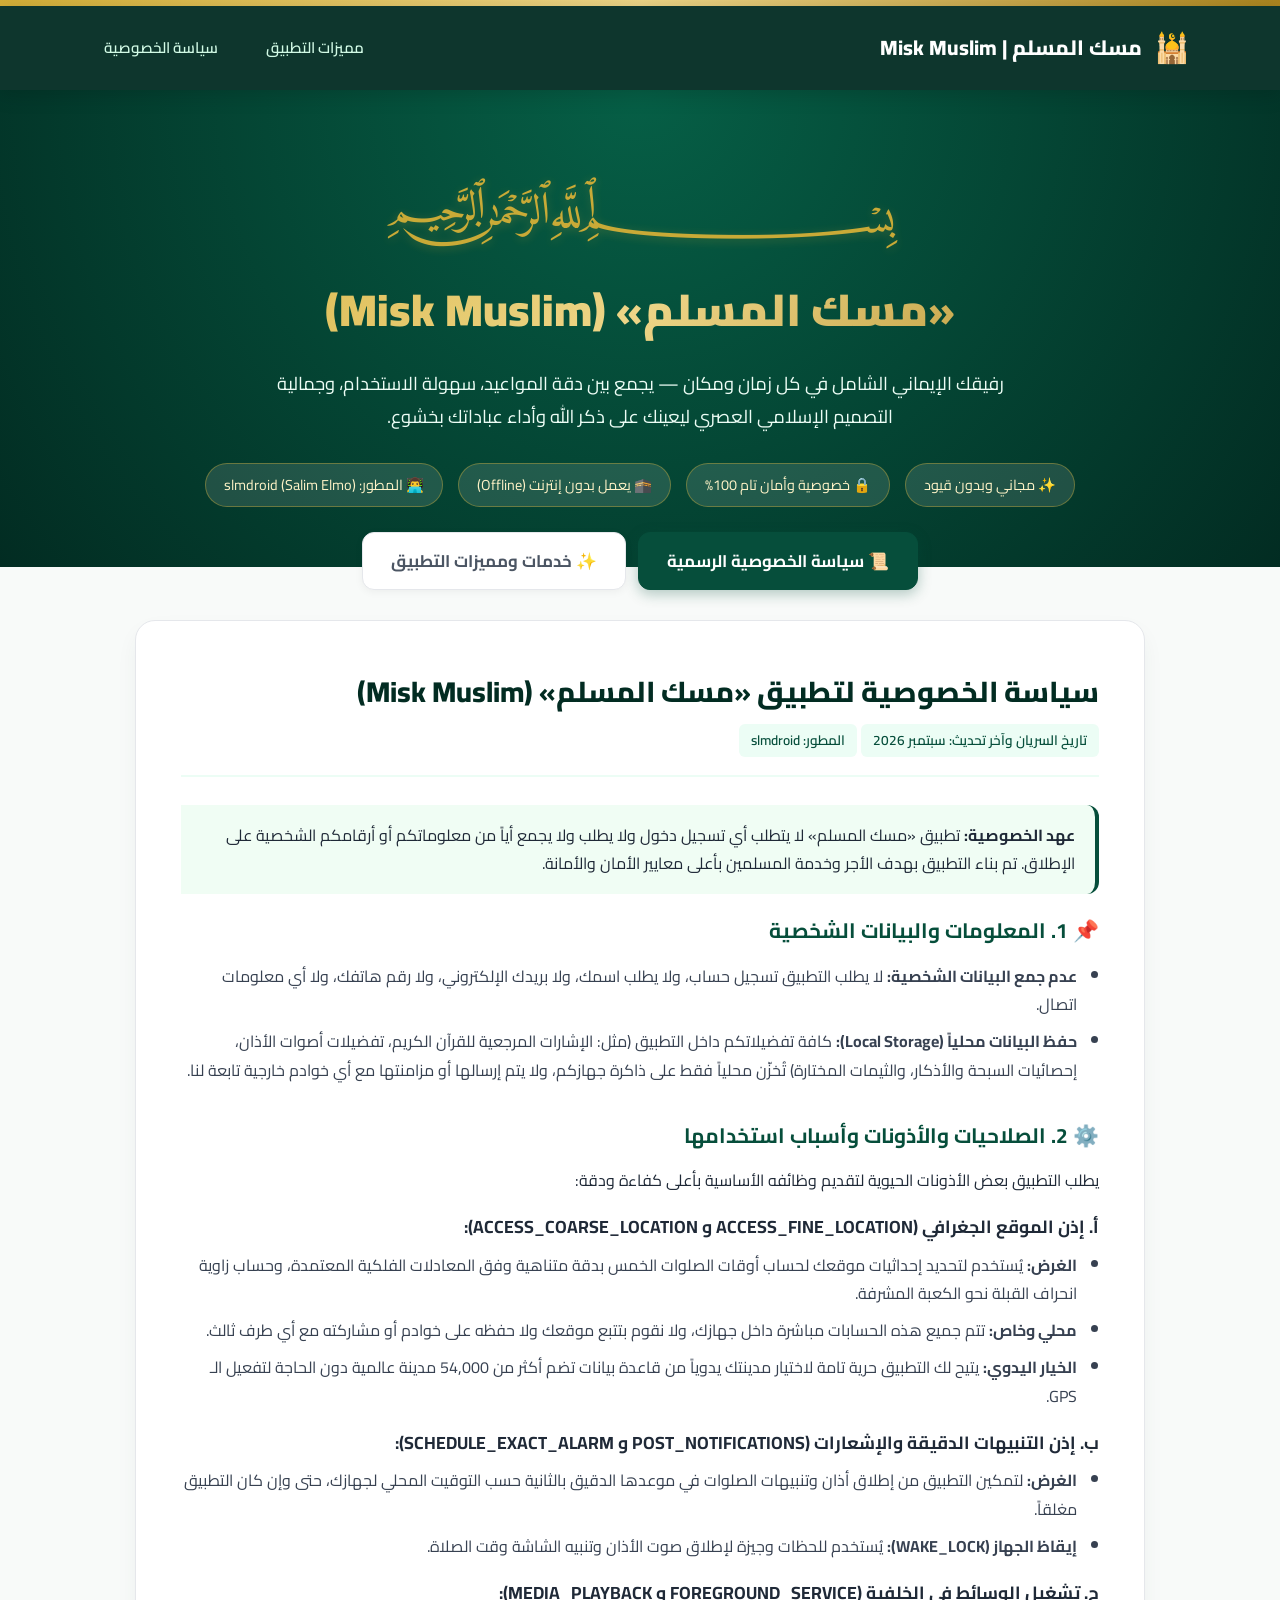
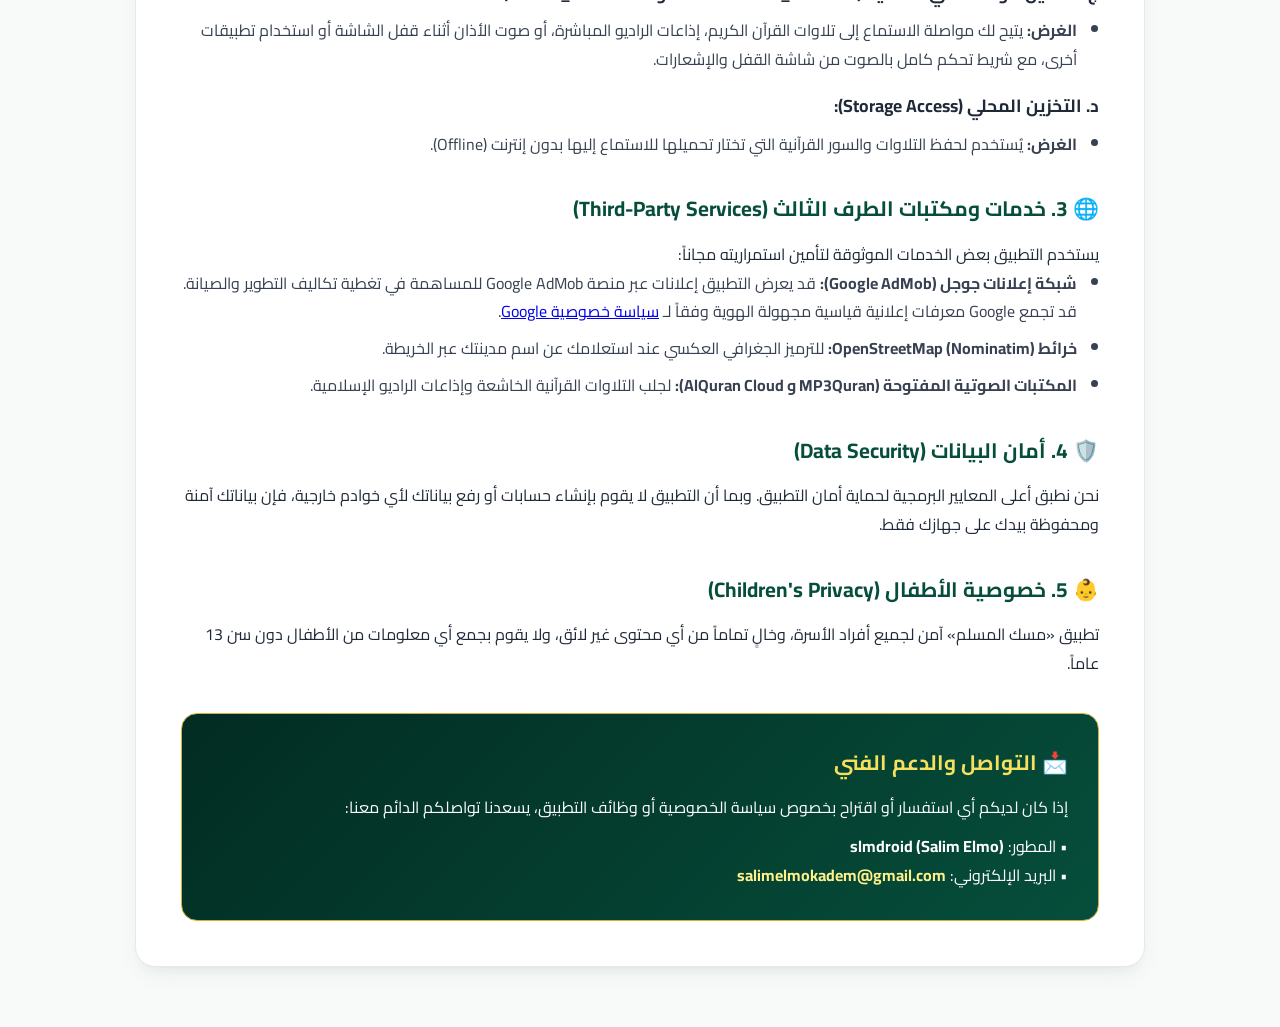
==== index.html @ 656d26ef "Create index.html for Misk Muslim application Add initial HTML structure for Misk Muslim app." ====
<!DOCTYPE html>
<html lang="ar" dir="rtl">
<head>
    <meta charset="UTF-8">
    <meta name="viewport" content="width=device-width, initial-scale=1.0">
    <title>تطبيق مسك المسلم (Misk Muslim) — رفيقك الإيماني الشامل</title>
    <!-- Google Fonts: Cairo & Amiri -->
    <link rel="preconnect" href="https://fonts.googleapis.com">
    <link rel="preconnect" href="https://fonts.gstatic.com" crossorigin>
    <link href="https://fonts.googleapis.com/css2?family=Amiri:ital,wght@0,400;0,700;1,400&family=Cairo:wght@300;400;500;600;700;800;900&display=swap" rel="stylesheet">
    
    <style>
        :root {
            --primary: #064e3b;
            --primary-dark: #022c22;
            --primary-light: #047857;
            --gold: #d4af37;
            --gold-light: #f6e05e;
            --gold-gradient: linear-gradient(135deg, #d4af37 0%, #edd587 50%, #aa841e 100%);
            --bg-body: #f8faf9;
            --card-bg: #ffffff;
            --text-dark: #1f2937;
            --text-muted: #4b5563;
            --border-color: #e5e7eb;
            --shadow-lux: 0 10px 25px -5px rgba(6, 78, 59, 0.08), 0 8px 10px -6px rgba(6, 78, 59, 0.04);
        }

        * {
            box-sizing: border-box;
            margin: 0;
            padding: 0;
            font-family: 'Cairo', sans-serif;
            scroll-behavior: smooth;
        }

        body {
            background-color: var(--bg-body);
            color: var(--text-dark);
            line-height: 1.8;
            overflow-x: hidden;
        }

        /* Top Islamic Pattern Bar */
        .top-pattern {
            height: 6px;
            background: var(--gold-gradient);
            width: 100%;
        }

        /* Navbar */
        nav {
            background: rgba(2, 44, 34, 0.95);
            backdrop-filter: blur(10px);
            color: white;
            padding: 16px 24px;
            position: sticky;
            top: 0;
            z-index: 100;
            box-shadow: 0 4px 20px rgba(0,0,0,0.15);
        }

        .nav-container {
            max-width: 1100px;
            margin: 0 auto;
            display: flex;
            justify-content: space-between;
            align-items: center;
        }

        .logo {
            display: flex;
            align-items: center;
            gap: 12px;
            font-size: 1.3rem;
            font-weight: 800;
            color: #fff;
            text-decoration: none;
        }

        .logo-icon {
            font-size: 1.8rem;
            color: var(--gold);
        }

        .nav-links {
            display: flex;
            gap: 20px;
        }

        .nav-links a {
            color: #d1fae5;
            text-decoration: none;
            font-size: 0.95rem;
            font-weight: 600;
            transition: all 0.2s;
            padding: 6px 14px;
            border-radius: 8px;
        }

        .nav-links a:hover, .nav-links a.active {
            color: var(--gold-light);
            background: rgba(255, 255, 255, 0.08);
        }

        /* Hero Section */
        .hero {
            background: radial-gradient(circle at top center, #065f46 0%, #022c22 100%);
            color: white;
            padding: 80px 24px 60px;
            text-align: center;
            position: relative;
        }

        .hero::before {
            content: "﷽";
            font-family: 'Amiri', serif;
            font-size: 2.8rem;
            color: var(--gold);
            display: block;
            margin-bottom: 20px;
            opacity: 0.95;
            text-shadow: 0 2px 10px rgba(212, 175, 55, 0.3);
        }

        .hero h1 {
            font-size: 2.8rem;
            font-weight: 900;
            margin-bottom: 16px;
            background: var(--gold-gradient);
            -webkit-background-clip: text;
            -webkit-text-fill-color: transparent;
        }

        .hero p {
            max-width: 760px;
            margin: 0 auto 30px;
            font-size: 1.15rem;
            color: #ecfdf5;
            font-weight: 400;
        }

        .hero-badges {
            display: flex;
            justify-content: center;
            gap: 15px;
            flex-wrap: wrap;
        }

        .hero-badge {
            background: rgba(255, 255, 255, 0.12);
            border: 1px solid rgba(212, 175, 55, 0.4);
            padding: 8px 18px;
            border-radius: 30px;
            font-size: 0.9rem;
            color: #fef3c7;
            display: flex;
            align-items: center;
            gap: 8px;
        }

        /* Main Container */
        .main-container {
            max-width: 1050px;
            margin: -35px auto 60px;
            padding: 0 20px;
            position: relative;
            z-index: 10;
        }

        /* Section Tabs */
        .tab-box {
            display: flex;
            justify-content: center;
            margin-bottom: 30px;
            gap: 12px;
        }

        .tab-btn {
            background: white;
            border: 1px solid var(--border-color);
            padding: 12px 28px;
            border-radius: 12px;
            font-size: 1.05rem;
            font-weight: 700;
            cursor: pointer;
            color: var(--text-muted);
            box-shadow: 0 2px 8px rgba(0,0,0,0.05);
            transition: all 0.3s;
        }

        .tab-btn.active {
            background: var(--primary);
            color: white;
            border-color: var(--primary);
            box-shadow: 0 4px 14px rgba(6, 78, 59, 0.3);
        }

        /* Cards and Sections */
        .content-card {
            background: var(--card-bg);
            border-radius: 20px;
            padding: 45px;
            box-shadow: var(--shadow-lux);
            border: 1px solid var(--border-color);
            margin-bottom: 30px;
        }

        /* Features Grid */
        .features-grid {
            display: grid;
            grid-template-columns: repeat(auto-fill, minmax(300px, 1fr));
            gap: 24px;
            margin-top: 30px;
        }

        .feature-card {
            background: #fafdfb;
            border: 1px solid #e6f0eb;
            border-radius: 16px;
            padding: 24px;
            transition: transform 0.2s, box-shadow 0.2s;
        }

        .feature-card:hover {
            transform: translateY(-4px);
            box-shadow: 0 8px 20px rgba(6, 78, 59, 0.08);
            border-color: #a7f3d0;
        }

        .feature-icon {
            width: 48px;
            height: 48px;
            border-radius: 12px;
            background: #ecfdf5;
            color: var(--primary-light);
            display: flex;
            align-items: center;
            justify-content: center;
            font-size: 1.5rem;
            margin-bottom: 16px;
            border: 1px solid #d1fae5;
        }

        .feature-card h3 {
            font-size: 1.15rem;
            font-weight: 700;
            color: var(--primary-dark);
            margin-bottom: 8px;
        }

        .feature-card p {
            font-size: 0.95rem;
            color: var(--text-muted);
            line-height: 1.6;
        }

        /* Privacy Policy Styling */
        .policy-section {
            display: none;
        }

        .policy-section.active {
            display: block;
        }

        .section-header {
            border-bottom: 2px solid #ecfdf5;
            padding-bottom: 18px;
            margin-bottom: 28px;
        }

        .section-header h2 {
            font-size: 1.8rem;
            color: var(--primary-dark);
            font-weight: 800;
        }

        .meta-tag {
            display: inline-block;
            background: #ecfdf5;
            color: var(--primary);
            padding: 4px 12px;
            border-radius: 6px;
            font-size: 0.85rem;
            font-weight: 600;
            margin-top: 6px;
        }

        .policy-block {
            margin-bottom: 32px;
        }

        .policy-block h3 {
            font-size: 1.3rem;
            color: var(--primary);
            margin-bottom: 12px;
            display: flex;
            align-items: center;
            gap: 10px;
        }

        .policy-block h4 {
            font-size: 1.1rem;
            color: #1f2937;
            margin: 16px 0 8px;
        }

        .policy-box {
            background: #f0fdf4;
            border-right: 4px solid var(--primary);
            padding: 16px 20px;
            border-radius: 0 12px 12px 0;
            margin: 18px 0;
        }

        ul {
            padding-right: 22px;
            margin-bottom: 16px;
        }

        li {
            margin-bottom: 8px;
            color: #374151;
        }

        /* Contact Box */
        .contact-box {
            background: linear-gradient(135deg, #022c22 0%, #064e3b 100%);
            color: white;
            padding: 30px;
            border-radius: 16px;
            margin-top: 35px;
            border: 1px solid var(--gold);
        }

        .contact-box h3 {
            color: var(--gold-light);
            margin-bottom: 12px;
            font-size: 1.3rem;
        }

        .contact-box a {
            color: #fef08a;
            text-decoration: none;
            font-weight: 700;
        }

        /* Footer */
        footer {
            background: #022c22;
            color: #9ca3af;
            text-align: center;
            padding: 35px 20px;
            font-size: 0.9rem;
            border-top: 1px solid rgba(255,255,255,0.05);
        }

        footer p {
            color: #d1d5db;
        }

        @media (max-width: 768px) {
            .hero h1 { font-size: 2.1rem; }
            .content-card { padding: 24px; }
            .nav-container { flex-direction: column; gap: 12px; }
            .features-grid { grid-template-columns: 1fr; }
        }
    </style>
</head>
<body>

    <div class="top-pattern"></div>

    <!-- Navigation -->
    <nav>
        <div class="nav-container">
            <a href="#" class="logo">
                <span class="logo-icon">🕌</span>
                <span>مسك المسلم | Misk Muslim</span>
            </a>
            <div class="nav-links">
                <a href="#features" onclick="switchTab('features')">مميزات التطبيق</a>
                <a href="#privacy" onclick="switchTab('privacy')">سياسة الخصوصية</a>
            </div>
        </div>
    </nav>

    <!-- Hero Section -->
    <header class="hero">
        <h1>«مسك المسلم» (Misk Muslim)</h1>
        <p>رفيقك الإيماني الشامل في كل زمان ومكان — يجمع بين دقة المواعيد، سهولة الاستخدام، وجمالية التصميم الإسلامي العصري ليعينك على ذكر الله وأداء عباداتك بخشوع.</p>
        <div class="hero-badges">
            <span class="hero-badge">✨ مجاني وبدون قيود</span>
            <span class="hero-badge">🔒 خصوصية وأمان تام 100%</span>
            <span class="hero-badge">🕋 يعمل بدون إنترنت (Offline)</span>
            <span class="hero-badge">👨‍💻 المطور: slmdroid (Salim Elmo)</span>
        </div>
    </header>

    <!-- Main Content -->
    <main class="main-container">

        <!-- Navigation Tabs -->
        <div class="tab-box">
            <button class="tab-btn active" id="tab-btn-privacy" onclick="switchTab('privacy')">📜 سياسة الخصوصية الرسمية</button>
            <button class="tab-btn" id="tab-btn-features" onclick="switchTab('features')">✨ خدمات ومميزات التطبيق</button>
        </div>

        <!-- 1. PRIVACY POLICY SECTION (Google Play Ready) -->
        <section id="section-privacy" class="content-card policy-section active">
            <div class="section-header">
                <h2>سياسة الخصوصية لتطبيق «مسك المسلم» (Misk Muslim)</h2>
                <span class="meta-tag">تاريخ السريان وآخر تحديث: سبتمبر 2026</span>
                <span class="meta-tag">المطور: slmdroid</span>
            </div>

            <div class="policy-box">
                <strong>عهد الخصوصية:</strong> تطبيق «مسك المسلم» لا يتطلب أي تسجيل دخول ولا يطلب ولا يجمع أياً من معلوماتكم أو أرقامكم الشخصية على الإطلاق. تم بناء التطبيق بهدف الأجر وخدمة المسلمين بأعلى معايير الأمان والأمانة.
            </div>

            <div class="policy-block">
                <h3>📌 1. المعلومات والبيانات الشخصية</h3>
                <ul>
                    <li><strong>عدم جمع البيانات الشخصية:</strong> لا يطلب التطبيق تسجيل حساب، ولا يطلب اسمك، ولا بريدك الإلكتروني، ولا رقم هاتفك، ولا أي معلومات اتصال.</li>
                    <li><strong>حفظ البيانات محلياً (Local Storage):</strong> كافة تفضيلاتكم داخل التطبيق (مثل: الإشارات المرجعية للقرآن الكريم، تفضيلات أصوات الأذان، إحصائيات السبحة والأذكار، والثيمات المختارة) تُخزّن محلياً فقط على ذاكرة جهازكم، ولا يتم إرسالها أو مزامنتها مع أي خوادم خارجية تابعة لنا.</li>
                </ul>
            </div>

            <div class="policy-block">
                <h3>⚙️ 2. الصلاحيات والأذونات وأسباب استخدامها</h3>
                <p>يطلب التطبيق بعض الأذونات الحيوية لتقديم وظائفه الأساسية بأعلى كفاءة ودقة:</p>

                <h4>أ. إذن الموقع الجغرافي (ACCESS_FINE_LOCATION و ACCESS_COARSE_LOCATION):</h4>
                <ul>
                    <li><strong>الغرض:</strong> يُستخدم لتحديد إحداثيات موقعك لحساب أوقات الصلوات الخمس بدقة متناهية وفق المعادلات الفلكية المعتمدة، وحساب زاوية انحراف القبلة نحو الكعبة المشرفة.</li>
                    <li><strong>محلي وخاص:</strong> تتم جميع هذه الحسابات مباشرة داخل جهازك، ولا نقوم بتتبع موقعك ولا حفظه على خوادم أو مشاركته مع أي طرف ثالث.</li>
                    <li><strong>الخيار اليدوي:</strong> يتيح لك التطبيق حرية تامة لاختيار مدينتك يدوياً من قاعدة بيانات تضم أكثر من 54,000 مدينة عالمية دون الحاجة لتفعيل الـ GPS.</li>
                </ul>

                <h4>ب. إذن التنبيهات الدقيقة والإشعارات (POST_NOTIFICATIONS و SCHEDULE_EXACT_ALARM):</h4>
                <ul>
                    <li><strong>الغرض:</strong> لتمكين التطبيق من إطلاق أذان وتنبيهات الصلوات في موعدها الدقيق بالثانية حسب التوقيت المحلي لجهازك، حتى وإن كان التطبيق مغلقاً.</li>
                    <li><strong>إيقاظ الجهاز (WAKE_LOCK):</strong> يُستخدم للحظات وجيزة لإطلاق صوت الأذان وتنبيه الشاشة وقت الصلاة.</li>
                </ul>

                <h4>ج. تشغيل الوسائط في الخلفية (FOREGROUND_SERVICE و MEDIA_PLAYBACK):</h4>
                <ul>
                    <li><strong>الغرض:</strong> يتيح لك مواصلة الاستماع إلى تلاوات القرآن الكريم، إذاعات الراديو المباشرة، أو صوت الأذان أثناء قفل الشاشة أو استخدام تطبيقات أخرى، مع شريط تحكم كامل بالصوت من شاشة القفل والإشعارات.</li>
                </ul>

                <h4>د. التخزين المحلي (Storage Access):</h4>
                <ul>
                    <li><strong>الغرض:</strong> يُستخدم لحفظ التلاوات والسور القرآنية التي تختار تحميلها للاستماع إليها بدون إنترنت (Offline).</li>
                </ul>
            </div>

            <div class="policy-block">
                <h3>🌐 3. خدمات ومكتبات الطرف الثالث (Third-Party Services)</h3>
                <p>يستخدم التطبيق بعض الخدمات الموثوقة لتأمين استمراريته مجاناً:</p>
                <ul>
                    <li><strong>شبكة إعلانات جوجل (Google AdMob):</strong> قد يعرض التطبيق إعلانات عبر منصة Google AdMob للمساهمة في تغطية تكاليف التطوير والصيانة. قد تجمع Google معرفات إعلانية قياسية مجهولة الهوية وفقاً لـ <a href="https://policies.google.com/privacy" target="_blank" rel="noopener">سياسة خصوصية Google</a>.</li>
                    <li><strong>خرائط OpenStreetMap (Nominatim):</strong> للترميز الجغرافي العكسي عند استعلامك عن اسم مدينتك عبر الخريطة.</li>
                    <li><strong>المكتبات الصوتية المفتوحة (MP3Quran و AlQuran Cloud):</strong> لجلب التلاوات القرآنية الخاشعة وإذاعات الراديو الإسلامية.</li>
                </ul>
            </div>

            <div class="policy-block">
                <h3>🛡️ 4. أمان البيانات (Data Security)</h3>
                <p>نحن نطبق أعلى المعايير البرمجية لحماية أمان التطبيق. وبما أن التطبيق لا يقوم بإنشاء حسابات أو رفع بياناتك لأي خوادم خارجية، فإن بياناتك آمنة ومحفوظة بيدك على جهازك فقط.</p>
            </div>

            <div class="policy-block">
                <h3>👶 5. خصوصية الأطفال (Children's Privacy)</h3>
                <p>تطبيق «مسك المسلم» آمن لجميع أفراد الأسرة، وخالٍ تماماً من أي محتوى غير لائق، ولا يقوم بجمع أي معلومات من الأطفال دون سن 13 عاماً.</p>
            </div>

            <div class="contact-box">
                <h3>📩 التواصل والدعم الفني</h3>
                <p>إذا كان لديكم أي استفسار أو اقتراح بخصوص سياسة الخصوصية أو وظائف التطبيق، يسعدنا تواصلكم الدائم معنا:</p>
                <p style="margin-top: 10px;">• المطور: <strong>slmdroid (Salim Elmo)</strong></p>
                <p>• البريد الإلكتروني: <a href="mailto:salimelmokadem@gmail.com">salimelmokadem@gmail.com</a></p>
            </div>
        </section>

        <!-- 2. APP FEATURES SECTION -->
        <section id="section-features" class="content-card policy-section">
            <div class="section-header">
                <h2>✨ حقيبة المسلم اليومية المتكاملة</h2>
                <p class="meta-tag">كل ما يحتاجه المسلم في تطبيق واحد فاخر وعصري</p>
            </div>

            <div class="features-grid">
                <div class="feature-card">
                    <div class="feature-icon">🕋</div>
                    <h3>مواقيت الصلاة والأذان بدقة فائقة</h3>
                    <p>حسابات فلكية دقيقة، تحديد الموقع عبر الـ GPS أو يدوياً عبر 54,000 مدينة، مع تنبيهات بأصوات كبار المؤذنين وعداد تنازلي ذكي.</p>
                </div>

                <div class="feature-card">
                    <div class="feature-icon">📖</div>
                    <h3>القرآن الكريم كاملاً</h3>
                    <p>مصحف المدينة المنورة بخط عثماني أصيل، بحث سريع في السور والآيات، فواصل مرجعية، ومتابعة الورد القرآني اليومي بدون إنترنت.</p>
                </div>

                <div class="feature-card">
                    <div class="feature-icon">📚</div>
                    <h3>مكتبة التفاسير الخمسة المعتمدة</h3>
                    <p>تفسير ابن كثير، السعدي، الميسر، الجلالين، والطبري، مع إمكانية تفسير كل آية بنقرة واحدة ومشاركتها.</p>
                </div>

                <div class="feature-card">
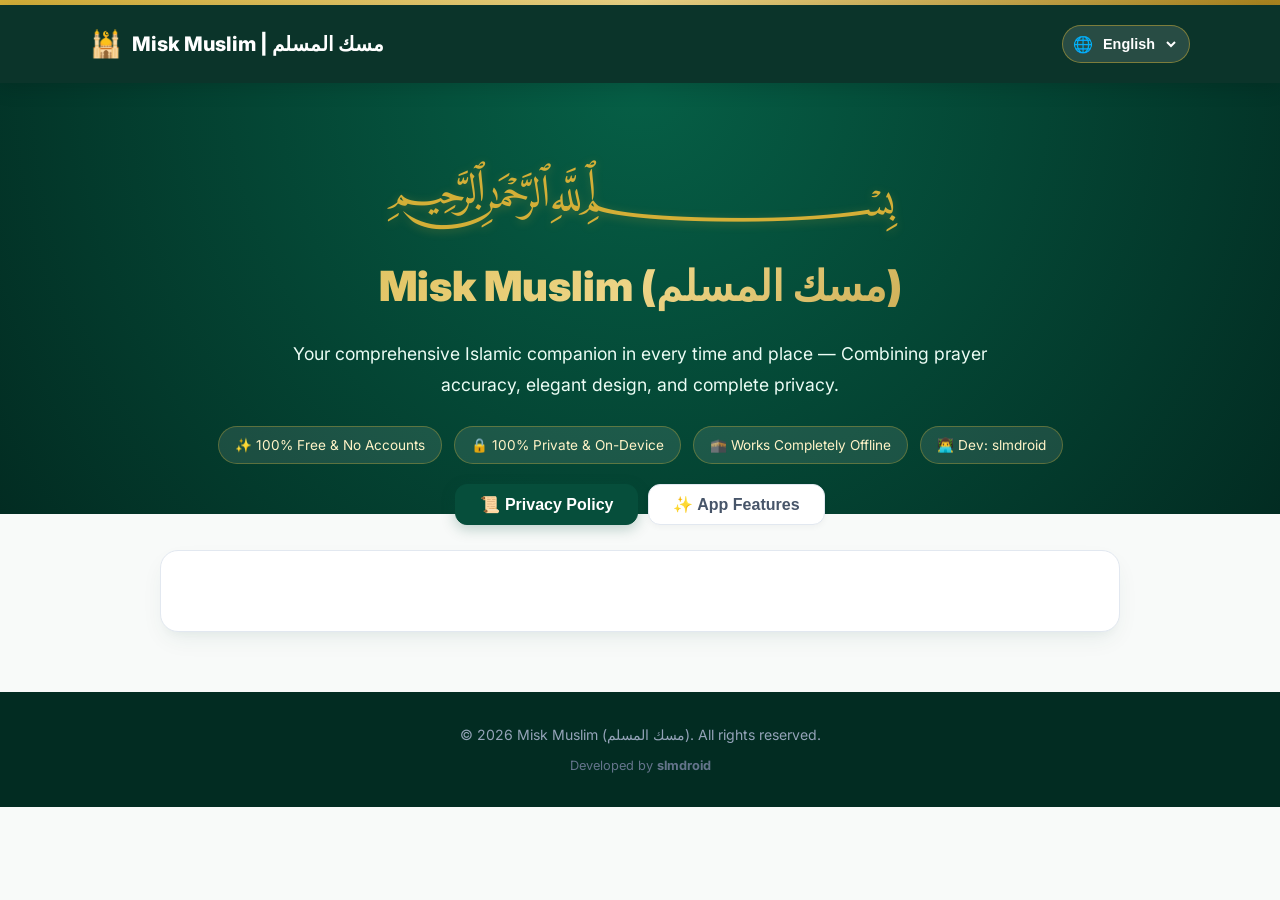
==== commit ebcc155d: "Revise index.html for privacy policy and features Updated the title and content of the index.html fi" ====
--- a/index.html
+++ b/index.html
@@ -1,13 +1,13 @@
 <!DOCTYPE html>
-<html lang="ar" dir="rtl">
+<html lang="en" dir="ltr">
 <head>
     <meta charset="UTF-8">
     <meta name="viewport" content="width=device-width, initial-scale=1.0">
-    <title>تطبيق مسك المسلم (Misk Muslim) — رفيقك الإيماني الشامل</title>
-    <!-- Google Fonts: Cairo & Amiri -->
+    <title>Misk Muslim — Official Privacy Policy & Features</title>
+    <!-- Fonts -->
     <link rel="preconnect" href="https://fonts.googleapis.com">
     <link rel="preconnect" href="https://fonts.gstatic.com" crossorigin>
-    <link href="https://fonts.googleapis.com/css2?family=Amiri:ital,wght@0,400;0,700;1,400&family=Cairo:wght@300;400;500;600;700;800;900&display=swap" rel="stylesheet">
+    <link href="https://fonts.googleapis.com/css2?family=Amiri:wght@400;700&family=Cairo:wght@400;600;700;800;900&family=Inter:wght@300;400;500;600;700;800&display=swap" rel="stylesheet">
     
     <style>
         :root {
@@ -15,13 +15,13 @@
             --primary-dark: #022c22;
             --primary-light: #047857;
             --gold: #d4af37;
-            --gold-light: #f6e05e;
+            --gold-light: #fef08a;
             --gold-gradient: linear-gradient(135deg, #d4af37 0%, #edd587 50%, #aa841e 100%);
             --bg-body: #f8faf9;
             --card-bg: #ffffff;
-            --text-dark: #1f2937;
-            --text-muted: #4b5563;
-            --border-color: #e5e7eb;
+            --text-dark: #0f172a;
+            --text-muted: #475569;
+            --border-color: #e2e8f0;
             --shadow-lux: 0 10px 25px -5px rgba(6, 78, 59, 0.08), 0 8px 10px -6px rgba(6, 78, 59, 0.04);
         }
 
@@ -29,7 +29,6 @@
             box-sizing: border-box;
             margin: 0;
             padding: 0;
-            font-family: 'Cairo', sans-serif;
             scroll-behavior: smooth;
         }
 
@@ -37,19 +36,25 @@
             background-color: var(--bg-body);
             color: var(--text-dark);
             line-height: 1.8;
-            overflow-x: hidden;
-        }
-
-        /* Top Islamic Pattern Bar */
+            font-family: 'Inter', sans-serif;
+            transition: all 0.2s ease;
+        }
+
+        body.rtl {
+            direction: rtl;
+            font-family: 'Cairo', sans-serif;
+        }
+
+        /* Top Bar */
         .top-pattern {
-            height: 6px;
+            height: 5px;
             background: var(--gold-gradient);
             width: 100%;
         }
 
-        /* Navbar */
+        /* Navigation */
         nav {
-            background: rgba(2, 44, 34, 0.95);
+            background: rgba(2, 44, 34, 0.96);
             backdrop-filter: blur(10px);
             color: white;
             padding: 16px 24px;
@@ -65,48 +70,66 @@
             display: flex;
             justify-content: space-between;
             align-items: center;
+            flex-wrap: wrap;
+            gap: 15px;
         }
 
         .logo {
             display: flex;
             align-items: center;
-            gap: 12px;
-            font-size: 1.3rem;
+            gap: 10px;
+            font-size: 1.25rem;
             font-weight: 800;
             color: #fff;
             text-decoration: none;
         }
 
         .logo-icon {
-            font-size: 1.8rem;
+            font-size: 1.6rem;
             color: var(--gold);
         }
 
-        .nav-links {
-            display: flex;
-            gap: 20px;
-        }
-
-        .nav-links a {
-            color: #d1fae5;
-            text-decoration: none;
-            font-size: 0.95rem;
+        .nav-actions {
+            display: flex;
+            align-items: center;
+            gap: 16px;
+        }
+
+        /* Language Switcher */
+        .lang-switch {
+            display: flex;
+            align-items: center;
+            background: rgba(255, 255, 255, 0.12);
+            border: 1px solid rgba(212, 175, 55, 0.5);
+            border-radius: 20px;
+            padding: 4px 10px;
+            gap: 6px;
+        }
+
+        .lang-switch span {
+            font-size: 1rem;
+        }
+
+        .lang-select {
+            background: transparent;
+            border: none;
+            color: #fff;
             font-weight: 600;
-            transition: all 0.2s;
-            padding: 6px 14px;
-            border-radius: 8px;
-        }
-
-        .nav-links a:hover, .nav-links a.active {
-            color: var(--gold-light);
-            background: rgba(255, 255, 255, 0.08);
-        }
-
-        /* Hero Section */
+            font-size: 0.9rem;
+            cursor: pointer;
+            outline: none;
+        }
+
+        .lang-select option {
+            background: #022c22;
+            color: #fff;
+        }
+
+        /* Hero */
         .hero {
             background: radial-gradient(circle at top center, #065f46 0%, #022c22 100%);
             color: white;
-            padding: 80px 24px 60px;
+            padding: 70px 24px 50px;
             text-align: center;
             position: relative;
         }
@@ -117,15 +140,14 @@
             font-size: 2.8rem;
             color: var(--gold);
             display: block;
-            margin-bottom: 20px;
-            opacity: 0.95;
+            margin-bottom: 15px;
             text-shadow: 0 2px 10px rgba(212, 175, 55, 0.3);
         }
 
         .hero h1 {
-            font-size: 2.8rem;
+            font-size: 2.6rem;
             font-weight: 900;
-            margin-bottom: 16px;
+            margin-bottom: 14px;
             background: var(--gold-gradient);
             -webkit-background-clip: text;
             -webkit-text-fill-color: transparent;
@@ -133,144 +155,87 @@
 
         .hero p {
             max-width: 760px;
-            margin: 0 auto 30px;
-            font-size: 1.15rem;
+            margin: 0 auto 25px;
+            font-size: 1.1rem;
             color: #ecfdf5;
-            font-weight: 400;
         }
 
         .hero-badges {
             display: flex;
             justify-content: center;
-            gap: 15px;
+            gap: 12px;
             flex-wrap: wrap;
         }
 
         .hero-badge {
-            background: rgba(255, 255, 255, 0.12);
-            border: 1px solid rgba(212, 175, 55, 0.4);
-            padding: 8px 18px;
-            border-radius: 30px;
-            font-size: 0.9rem;
+            background: rgba(255, 255, 255, 0.1);
+            border: 1px solid rgba(212, 175, 55, 0.35);
+            padding: 6px 16px;
+            border-radius: 20px;
+            font-size: 0.85rem;
             color: #fef3c7;
-            display: flex;
-            align-items: center;
-            gap: 8px;
-        }
-
-        /* Main Container */
+        }
+
+        /* Container */
         .main-container {
-            max-width: 1050px;
-            margin: -35px auto 60px;
+            max-width: 1000px;
+            margin: -30px auto 60px;
             padding: 0 20px;
             position: relative;
             z-index: 10;
         }
 
-        /* Section Tabs */
         .tab-box {
             display: flex;
             justify-content: center;
-            margin-bottom: 30px;
-            gap: 12px;
+            margin-bottom: 25px;
+            gap: 10px;
         }
 
         .tab-btn {
             background: white;
             border: 1px solid var(--border-color);
-            padding: 12px 28px;
+            padding: 10px 24px;
             border-radius: 12px;
-            font-size: 1.05rem;
+            font-size: 1rem;
             font-weight: 700;
             cursor: pointer;
             color: var(--text-muted);
-            box-shadow: 0 2px 8px rgba(0,0,0,0.05);
-            transition: all 0.3s;
+            box-shadow: 0 2px 6px rgba(0,0,0,0.04);
+            transition: all 0.2s;
         }
 
         .tab-btn.active {
             background: var(--primary);
             color: white;
             border-color: var(--primary);
-            box-shadow: 0 4px 14px rgba(6, 78, 59, 0.3);
-        }
-
-        /* Cards and Sections */
+            box-shadow: 0 4px 14px rgba(6, 78, 59, 0.25);
+        }
+
         .content-card {
             background: var(--card-bg);
-            border-radius: 20px;
-            padding: 45px;
+            border-radius: 18px;
+            padding: 40px;
             box-shadow: var(--shadow-lux);
             border: 1px solid var(--border-color);
-            margin-bottom: 30px;
-        }
-
-        /* Features Grid */
-        .features-grid {
-            display: grid;
-            grid-template-columns: repeat(auto-fill, minmax(300px, 1fr));
-            gap: 24px;
-            margin-top: 30px;
-        }
-
-        .feature-card {
-            background: #fafdfb;
-            border: 1px solid #e6f0eb;
-            border-radius: 16px;
-            padding: 24px;
-            transition: transform 0.2s, box-shadow 0.2s;
-        }
-
-        .feature-card:hover {
-            transform: translateY(-4px);
-            box-shadow: 0 8px 20px rgba(6, 78, 59, 0.08);
-            border-color: #a7f3d0;
-        }
-
-        .feature-icon {
-            width: 48px;
-            height: 48px;
-            border-radius: 12px;
-            background: #ecfdf5;
-            color: var(--primary-light);
-            display: flex;
-            align-items: center;
-            justify-content: center;
-            font-size: 1.5rem;
-            margin-bottom: 16px;
-            border: 1px solid #d1fae5;
-        }
-
-        .feature-card h3 {
-            font-size: 1.15rem;
-            font-weight: 700;
-            color: var(--primary-dark);
-            margin-bottom: 8px;
-        }
-
-        .feature-card p {
-            font-size: 0.95rem;
-            color: var(--text-muted);
-            line-height: 1.6;
-        }
-
-        /* Privacy Policy Styling */
-        .policy-section {
+        }
+
+        .tab-content {
             display: none;
         }
 
-        .policy-section.active {
+        .tab-content.active {
             display: block;
         }
 
         .section-header {
             border-bottom: 2px solid #ecfdf5;
-            padding-bottom: 18px;
-            margin-bottom: 28px;
+            padding-bottom: 16px;
+            margin-bottom: 24px;
         }
 
         .section-header h2 {
-            font-size: 1.8rem;
+            font-size: 1.7rem;
             color: var(--primary-dark);
             font-weight: 800;
         }
@@ -286,84 +251,139 @@
             margin-top: 6px;
         }
 
+        .highlight-box {
+            background: #f0fdf4;
+            border-left: 4px solid var(--primary);
+            padding: 18px 20px;
+            border-radius: 0 10px 10px 0;
+            margin: 20px 0;
+        }
+
+        body.rtl .highlight-box {
+            border-left: none;
+            border-right: 4px solid var(--primary);
+            border-radius: 10px 0 0 10px;
+        }
+
+        .gps-card {
+            background: #fafaf9;
+            border: 1px solid #d6d3d1;
+            border-radius: 14px;
+            padding: 24px;
+            margin: 24px 0;
+        }
+
+        .gps-card h4 {
+            color: #92400e;
+            font-size: 1.15rem;
+            margin-bottom: 10px;
+            display: flex;
+            align-items: center;
+            gap: 8px;
+        }
+
         .policy-block {
-            margin-bottom: 32px;
+            margin-bottom: 30px;
         }
 
         .policy-block h3 {
-            font-size: 1.3rem;
+            font-size: 1.25rem;
             color: var(--primary);
             margin-bottom: 12px;
-            display: flex;
-            align-items: center;
-            gap: 10px;
         }
 
         .policy-block h4 {
-            font-size: 1.1rem;
-            color: #1f2937;
-            margin: 16px 0 8px;
-        }
-
-        .policy-box {
-            background: #f0fdf4;
-            border-right: 4px solid var(--primary);
-            padding: 16px 20px;
-            border-radius: 0 12px 12px 0;
-            margin: 18px 0;
+            font-size: 1.05rem;
+            margin: 14px 0 6px;
         }
 
         ul {
+            padding-left: 22px;
+            margin-bottom: 16px;
+        }
+
+        body.rtl ul {
+            padding-left: 0;
             padding-right: 22px;
-            margin-bottom: 16px;
         }
 
         li {
             margin-bottom: 8px;
-            color: #374151;
-        }
-
-        /* Contact Box */
+            color: #334155;
+        }
+
+        /* Features */
+        .features-grid {
+            display: grid;
+            grid-template-columns: repeat(auto-fill, minmax(280px, 1fr));
+            gap: 20px;
+            margin-top: 24px;
+        }
+
+        .feature-card {
+            background: #fafdfb;
+            border: 1px solid #e6f0eb;
+            border-radius: 14px;
+            padding: 22px;
+            transition: transform 0.2s;
+        }
+
+        .feature-card:hover {
+            transform: translateY(-3px);
+            border-color: #a7f3d0;
+        }
+
+        .feature-icon {
+            font-size: 1.8rem;
+            margin-bottom: 10px;
+        }
+
+        .feature-card h3 {
+            font-size: 1.1rem;
+            color: var(--primary-dark);
+            margin-bottom: 6px;
+            font-weight: 700;
+        }
+
+        .feature-card p {
+            font-size: 0.92rem;
+            color: var(--text-muted);
+            line-height: 1.6;
+        }
+
+        /* Contact */
         .contact-box {
             background: linear-gradient(135deg, #022c22 0%, #064e3b 100%);
             color: white;
-            padding: 30px;
-            border-radius: 16px;
-            margin-top: 35px;
+            padding: 26px;
+            border-radius: 14px;
+            margin-top: 30px;
             border: 1px solid var(--gold);
         }
 
         .contact-box h3 {
             color: var(--gold-light);
-            margin-bottom: 12px;
-            font-size: 1.3rem;
+            margin-bottom: 8px;
         }
 
         .contact-box a {
             color: #fef08a;
             text-decoration: none;
-            font-weight: 700;
-        }
-
-        /* Footer */
+            font-weight: bold;
+        }
+
         footer {
             background: #022c22;
-            color: #9ca3af;
+            color: #94a3b8;
             text-align: center;
-            padding: 35px 20px;
-            font-size: 0.9rem;
-            border-top: 1px solid rgba(255,255,255,0.05);
-        }
-
-        footer p {
-            color: #d1d5db;
-        }
-
-        @media (max-width: 768px) {
-            .hero h1 { font-size: 2.1rem; }
-            .content-card { padding: 24px; }
-            .nav-container { flex-direction: column; gap: 12px; }
-            .features-grid { grid-template-columns: 1fr; }
+            padding: 30px 20px;
+            font-size: 0.88rem;
+        }
+
+        @media (max-width: 650px) {
+            .hero h1 { font-size: 2rem; }
+            .content-card { padding: 22px; }
+            .nav-container { flex-direction: column; }
         }
     </style>
 </head>
@@ -376,137 +396,98 @@
         <div class="nav-container">
             <a href="#" class="logo">
                 <span class="logo-icon">🕌</span>
-                <span>مسك المسلم | Misk Muslim</span>
+                <span id="nav-brand">Misk Muslim | مسك المسلم</span>
             </a>
-            <div class="nav-links">
-                <a href="#features" onclick="switchTab('features')">مميزات التطبيق</a>
-                <a href="#privacy" onclick="switchTab('privacy')">سياسة الخصوصية</a>
+            <div class="nav-actions">
+                <div class="lang-switch">
+                    <span>🌐</span>
+                    <select class="lang-select" id="lang-selector" onchange="changeLanguage(this.value)">
+                        <option value="en" selected>English</option>
+                        <option value="ar">العربية</option>
+                        <option value="fr">Français</option>
+                        <option value="es">Español</option>
+                    </select>
+                </div>
             </div>
         </div>
     </nav>
 
     <!-- Hero Section -->
     <header class="hero">
-        <h1>«مسك المسلم» (Misk Muslim)</h1>
-        <p>رفيقك الإيماني الشامل في كل زمان ومكان — يجمع بين دقة المواعيد، سهولة الاستخدام، وجمالية التصميم الإسلامي العصري ليعينك على ذكر الله وأداء عباداتك بخشوع.</p>
+        <h1 id="hero-title">Misk Muslim (مسك المسلم)</h1>
+        <p id="hero-desc">Your comprehensive Islamic companion in every time and place — Combining prayer accuracy, elegant design, and complete privacy.</p>
         <div class="hero-badges">
-            <span class="hero-badge">✨ مجاني وبدون قيود</span>
-            <span class="hero-badge">🔒 خصوصية وأمان تام 100%</span>
-            <span class="hero-badge">🕋 يعمل بدون إنترنت (Offline)</span>
-            <span class="hero-badge">👨‍💻 المطور: slmdroid (Salim Elmo)</span>
+            <span class="hero-badge" id="badge-free">✨ 100% Free & No Accounts</span>
+            <span class="hero-badge" id="badge-privacy">🔒 100% Private & On-Device</span>
+            <span class="hero-badge" id="badge-offline">🕋 Works Completely Offline</span>
+            <span class="hero-badge">👨‍💻 Dev: slmdroid</span>
         </div>
     </header>
 
-    <!-- Main Content -->
+    <!-- Main Container -->
     <main class="main-container">
-
-        <!-- Navigation Tabs -->
+        <!-- Tabs -->
         <div class="tab-box">
-            <button class="tab-btn active" id="tab-btn-privacy" onclick="switchTab('privacy')">📜 سياسة الخصوصية الرسمية</button>
-            <button class="tab-btn" id="tab-btn-features" onclick="switchTab('features')">✨ خدمات ومميزات التطبيق</button>
+            <button class="tab-btn active" id="btn-tab-privacy" onclick="switchTab('privacy')">📜 Privacy Policy</button>
+            <button class="tab-btn" id="btn-tab-features" onclick="switchTab('features')">✨ App Features</button>
         </div>
 
-        <!-- 1. PRIVACY POLICY SECTION (Google Play Ready) -->
-        <section id="section-privacy" class="content-card policy-section active">
-            <div class="section-header">
-                <h2>سياسة الخصوصية لتطبيق «مسك المسلم» (Misk Muslim)</h2>
-                <span class="meta-tag">تاريخ السريان وآخر تحديث: سبتمبر 2026</span>
-                <span class="meta-tag">المطور: slmdroid</span>
-            </div>
-
-            <div class="policy-box">
-                <strong>عهد الخصوصية:</strong> تطبيق «مسك المسلم» لا يتطلب أي تسجيل دخول ولا يطلب ولا يجمع أياً من معلوماتكم أو أرقامكم الشخصية على الإطلاق. تم بناء التطبيق بهدف الأجر وخدمة المسلمين بأعلى معايير الأمان والأمانة.
-            </div>
-
-            <div class="policy-block">
-                <h3>📌 1. المعلومات والبيانات الشخصية</h3>
-                <ul>
-                    <li><strong>عدم جمع البيانات الشخصية:</strong> لا يطلب التطبيق تسجيل حساب، ولا يطلب اسمك، ولا بريدك الإلكتروني، ولا رقم هاتفك، ولا أي معلومات اتصال.</li>
-                    <li><strong>حفظ البيانات محلياً (Local Storage):</strong> كافة تفضيلاتكم داخل التطبيق (مثل: الإشارات المرجعية للقرآن الكريم، تفضيلات أصوات الأذان، إحصائيات السبحة والأذكار، والثيمات المختارة) تُخزّن محلياً فقط على ذاكرة جهازكم، ولا يتم إرسالها أو مزامنتها مع أي خوادم خارجية تابعة لنا.</li>
-                </ul>
-            </div>
-
-            <div class="policy-block">
-                <h3>⚙️ 2. الصلاحيات والأذونات وأسباب استخدامها</h3>
-                <p>يطلب التطبيق بعض الأذونات الحيوية لتقديم وظائفه الأساسية بأعلى كفاءة ودقة:</p>
-
-                <h4>أ. إذن الموقع الجغرافي (ACCESS_FINE_LOCATION و ACCESS_COARSE_LOCATION):</h4>
-                <ul>
-                    <li><strong>الغرض:</strong> يُستخدم لتحديد إحداثيات موقعك لحساب أوقات الصلوات الخمس بدقة متناهية وفق المعادلات الفلكية المعتمدة، وحساب زاوية انحراف القبلة نحو الكعبة المشرفة.</li>
-                    <li><strong>محلي وخاص:</strong> تتم جميع هذه الحسابات مباشرة داخل جهازك، ولا نقوم بتتبع موقعك ولا حفظه على خوادم أو مشاركته مع أي طرف ثالث.</li>
-                    <li><strong>الخيار اليدوي:</strong> يتيح لك التطبيق حرية تامة لاختيار مدينتك يدوياً من قاعدة بيانات تضم أكثر من 54,000 مدينة عالمية دون الحاجة لتفعيل الـ GPS.</li>
-                </ul>
-
-                <h4>ب. إذن التنبيهات الدقيقة والإشعارات (POST_NOTIFICATIONS و SCHEDULE_EXACT_ALARM):</h4>
-                <ul>
-                    <li><strong>الغرض:</strong> لتمكين التطبيق من إطلاق أذان وتنبيهات الصلوات في موعدها الدقيق بالثانية حسب التوقيت المحلي لجهازك، حتى وإن كان التطبيق مغلقاً.</li>
-                    <li><strong>إيقاظ الجهاز (WAKE_LOCK):</strong> يُستخدم للحظات وجيزة لإطلاق صوت الأذان وتنبيه الشاشة وقت الصلاة.</li>
-                </ul>
-
-                <h4>ج. تشغيل الوسائط في الخلفية (FOREGROUND_SERVICE و MEDIA_PLAYBACK):</h4>
-                <ul>
-                    <li><strong>الغرض:</strong> يتيح لك مواصلة الاستماع إلى تلاوات القرآن الكريم، إذاعات الراديو المباشرة، أو صوت الأذان أثناء قفل الشاشة أو استخدام تطبيقات أخرى، مع شريط تحكم كامل بالصوت من شاشة القفل والإشعارات.</li>
-                </ul>
-
-                <h4>د. التخزين المحلي (Storage Access):</h4>
-                <ul>
-                    <li><strong>الغرض:</strong> يُستخدم لحفظ التلاوات والسور القرآنية التي تختار تحميلها للاستماع إليها بدون إنترنت (Offline).</li>
-                </ul>
-            </div>
-
-            <div class="policy-block">
-                <h3>🌐 3. خدمات ومكتبات الطرف الثالث (Third-Party Services)</h3>
-                <p>يستخدم التطبيق بعض الخدمات الموثوقة لتأمين استمراريته مجاناً:</p>
-                <ul>
-                    <li><strong>شبكة إعلانات جوجل (Google AdMob):</strong> قد يعرض التطبيق إعلانات عبر منصة Google AdMob للمساهمة في تغطية تكاليف التطوير والصيانة. قد تجمع Google معرفات إعلانية قياسية مجهولة الهوية وفقاً لـ <a href="https://policies.google.com/privacy" target="_blank" rel="noopener">سياسة خصوصية Google</a>.</li>
-                    <li><strong>خرائط OpenStreetMap (Nominatim):</strong> للترميز الجغرافي العكسي عند استعلامك عن اسم مدينتك عبر الخريطة.</li>
-                    <li><strong>المكتبات الصوتية المفتوحة (MP3Quran و AlQuran Cloud):</strong> لجلب التلاوات القرآنية الخاشعة وإذاعات الراديو الإسلامية.</li>
-                </ul>
-            </div>
-
-            <div class="policy-block">
-                <h3>🛡️ 4. أمان البيانات (Data Security)</h3>
-                <p>نحن نطبق أعلى المعايير البرمجية لحماية أمان التطبيق. وبما أن التطبيق لا يقوم بإنشاء حسابات أو رفع بياناتك لأي خوادم خارجية، فإن بياناتك آمنة ومحفوظة بيدك على جهازك فقط.</p>
-            </div>
-
-            <div class="policy-block">
-                <h3>👶 5. خصوصية الأطفال (Children's Privacy)</h3>
-                <p>تطبيق «مسك المسلم» آمن لجميع أفراد الأسرة، وخالٍ تماماً من أي محتوى غير لائق، ولا يقوم بجمع أي معلومات من الأطفال دون سن 13 عاماً.</p>
-            </div>
-
-            <div class="contact-box">
-                <h3>📩 التواصل والدعم الفني</h3>
-                <p>إذا كان لديكم أي استفسار أو اقتراح بخصوص سياسة الخصوصية أو وظائف التطبيق، يسعدنا تواصلكم الدائم معنا:</p>
-                <p style="margin-top: 10px;">• المطور: <strong>slmdroid (Salim Elmo)</strong></p>
-                <p>• البريد الإلكتروني: <a href="mailto:salimelmokadem@gmail.com">salimelmokadem@gmail.com</a></p>
+        <!-- 1. PRIVACY POLICY TAB -->
+        <section id="tab-privacy" class="content-card tab-content active">
+            <div id="policy-content">
+                <!-- Dynamically populated or rendered in English by default -->
             </div>
         </section>
 
-        <!-- 2. APP FEATURES SECTION -->
-        <section id="section-features" class="content-card policy-section">
-            <div class="section-header">
-                <h2>✨ حقيبة المسلم اليومية المتكاملة</h2>
-                <p class="meta-tag">كل ما يحتاجه المسلم في تطبيق واحد فاخر وعصري</p>
+        <!-- 2. FEATURES TAB -->
+        <section id="tab-features" class="content-card tab-content">
+            <div id="features-content">
+                <!-- Dynamically populated -->
             </div>
-
-            <div class="features-grid">
-                <div class="feature-card">
-                    <div class="feature-icon">🕋</div>
-                    <h3>مواقيت الصلاة والأذان بدقة فائقة</h3>
-                    <p>حسابات فلكية دقيقة، تحديد الموقع عبر الـ GPS أو يدوياً عبر 54,000 مدينة، مع تنبيهات بأصوات كبار المؤذنين وعداد تنازلي ذكي.</p>
-                </div>
-
-                <div class="feature-card">
-                    <div class="feature-icon">📖</div>
-                    <h3>القرآن الكريم كاملاً</h3>
-                    <p>مصحف المدينة المنورة بخط عثماني أصيل، بحث سريع في السور والآيات، فواصل مرجعية، ومتابعة الورد القرآني اليومي بدون إنترنت.</p>
-                </div>
-
-                <div class="feature-card">
-                    <div class="feature-icon">📚</div>
-                    <h3>مكتبة التفاسير الخمسة المعتمدة</h3>
-                    <p>تفسير ابن كثير، السعدي، الميسر، الجلالين، والطبري، مع إمكانية تفسير كل آية بنقرة واحدة ومشاركتها.</p>
-                </div>
-
-                <div class="feature-card">
-             
+        </section>
+    </main>
+
+    <!-- Footer -->
+    <footer>
+        <p id="footer-text">&copy; 2026 Misk Muslim (مسك المسلم). All rights reserved.</p>
+        <p style="margin-top: 6px; font-size: 0.8rem; color: #64748b;">Developed by <strong>slmdroid</strong></p>
+    </footer>
+
+    <!-- Translations & Script -->
+    <script>
+        const translations = {
+            en: {
+                dir: "ltr",
+                isRtl: false,
+                navBrand: "Misk Muslim | مسك المسلم",
+                heroTitle: "Misk Muslim (مسك المسلم)",
+                heroDesc: "Your comprehensive Islamic companion in every time and place — Combining prayer accuracy, elegant design, and complete user privacy.",
+                badgeFree: "✨ 100% Free & No Accounts",
+                badgePrivacy: "🔒 100% Private & On-Device",
+                badgeOffline: "🕋 Works Completely Offline",
+                btnPrivacy: "📜 Privacy Policy",
+                btnFeatures: "✨ App Features",
+                footerText: "© 2026 Misk Muslim. All rights reserved.",
+                privacyHTML: `
+                    <div class="section-header">
+                        <h2>Privacy Policy for «Misk Muslim»</h2>
+                        <span class="meta-tag">Effective Date: September 2026</span>
+                        <span class="meta-tag">Developer: slmdroid</span>
+                    </div>
+
+                    <div class="highlight-box">
+                        <strong>Privacy Commitment:</strong> «Misk Muslim» does not require any account creation or login, nor does it collect, store, or transmit any personal identifiable information. The application was built to serve users worldwide with highest security standards.
+                    </div>
+
+                    <div class="policy-block">
+                        <h3>1. Zero Personal Data Collection</h3>
+                        <p>We do not collect names, email addresses, phone numbers, contact lists, or personal IDs. All your preferences (Quran bookmarks, azkar counters, audio choices, custom themes) are kept strictly <strong>on your local device storage</strong>.</p>
+                    </div>
+
+                    <!-- GPS SECTION DETAIL -->
+                    <div class="gps-card">
+                        <h4>📍 Location & GPS Usage Policy (Transparent & Optional)</h4>
+                        
+                        <p><strong>1. What exactly is GPS used for?</strong></p>
+                        <ul>
+                            <li><strong>Accurate Prayer Times:</strong>
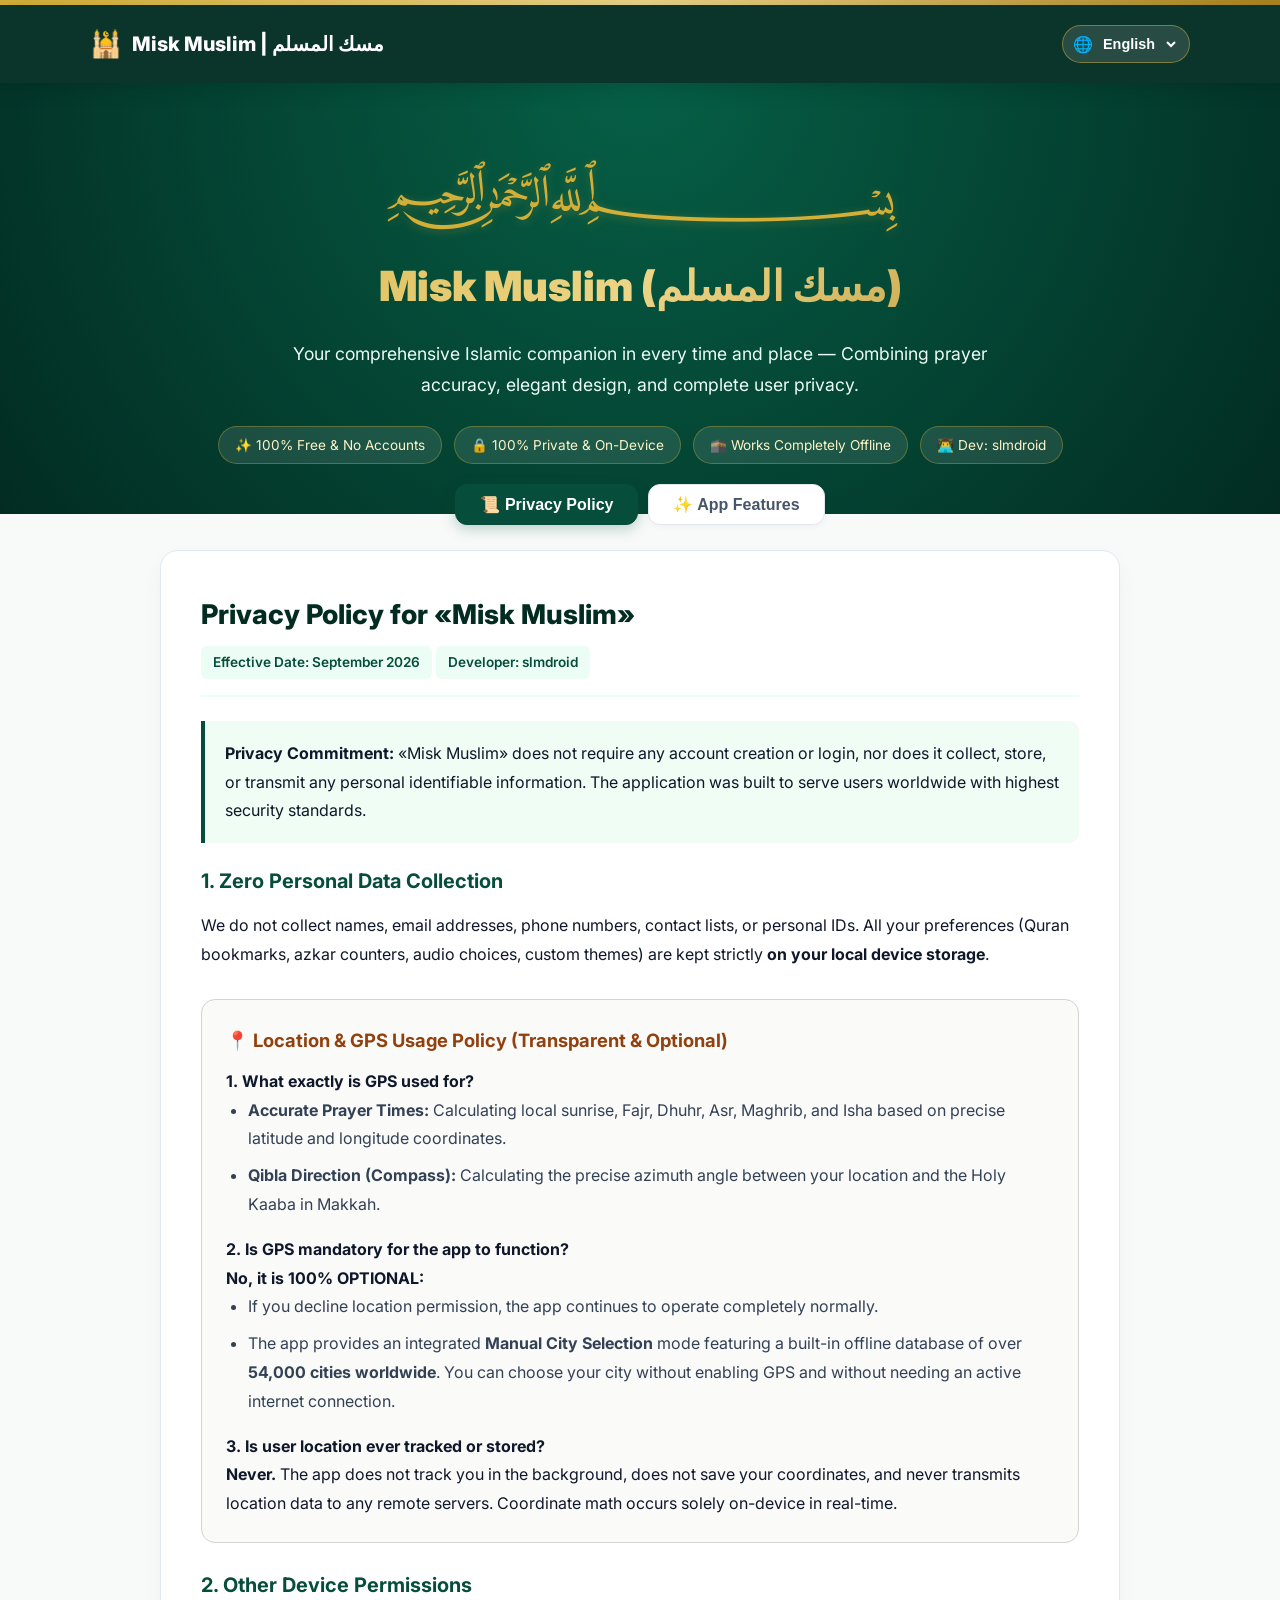
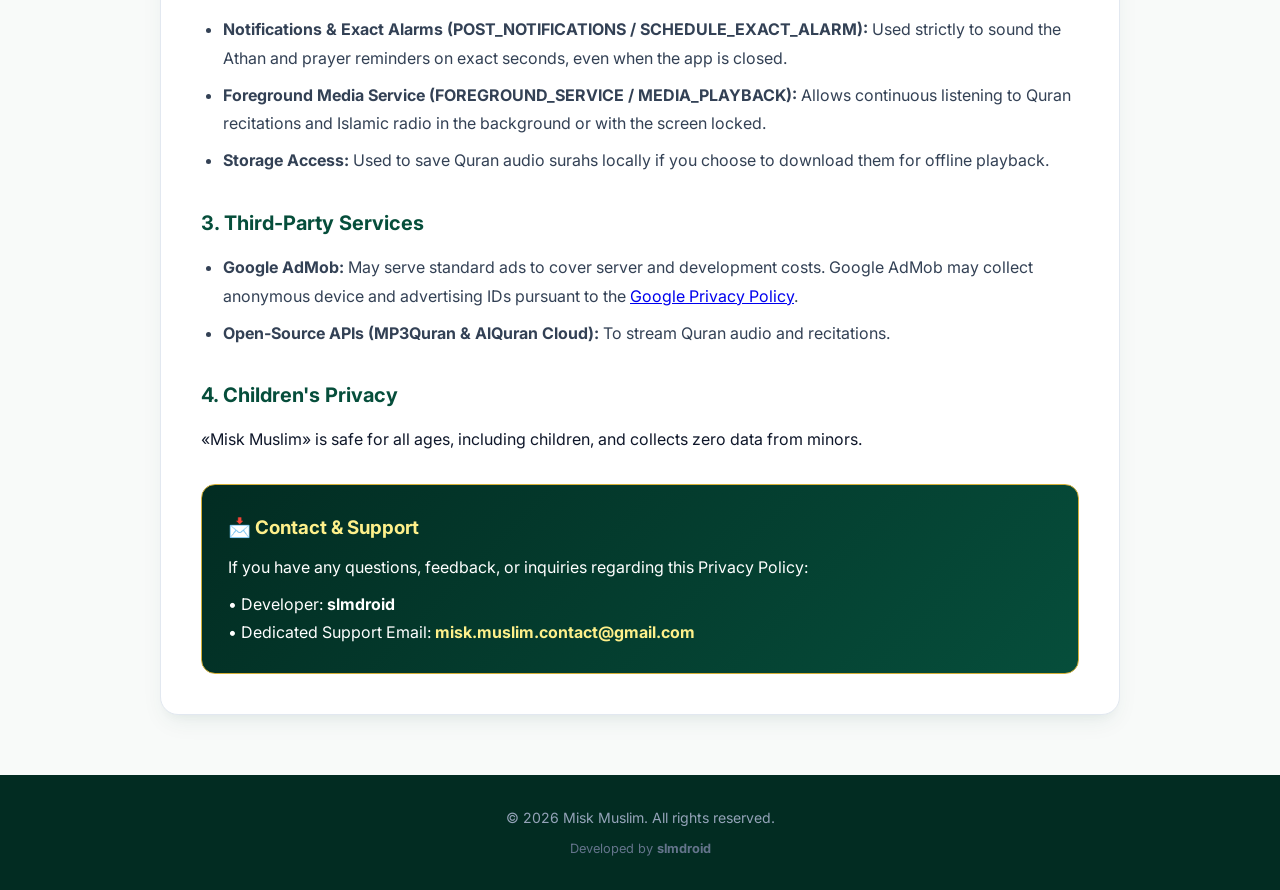
==== commit d6ae51c6: "Update index.html" ====
--- a/index.html
+++ b/index.html
@@ -490,4 +490,435 @@
                         
                         <p><strong>1. What exactly is GPS used for?</strong></p>
                         <ul>
-                            <li><strong>Accurate Prayer Times:</strong>
+                            <li><strong>Accurate Prayer Times:</strong> Calculating local sunrise, Fajr, Dhuhr, Asr, Maghrib, and Isha based on precise latitude and longitude coordinates.</li>
+                            <li><strong>Qibla Direction (Compass):</strong> Calculating the precise azimuth angle between your location and the Holy Kaaba in Makkah.</li>
+                        </ul>
+
+                        <p><strong>2. Is GPS mandatory for the app to function?</strong></p>
+                        <p><strong>No, it is 100% OPTIONAL:</strong></p>
+                        <ul>
+                            <li>If you decline location permission, the app continues to operate completely normally.</li>
+                            <li>The app provides an integrated <strong>Manual City Selection</strong> mode featuring a built-in offline database of over <strong>54,000 cities worldwide</strong>. You can choose your city without enabling GPS and without needing an active internet connection.</li>
+                        </ul>
+
+                        <p><strong>3. Is user location ever tracked or stored?</strong></p>
+                        <p><strong>Never.</strong> The app does not track you in the background, does not save your coordinates, and never transmits location data to any remote servers. Coordinate math occurs solely on-device in real-time.</p>
+                    </div>
+
+                    <div class="policy-block">
+                        <h3>2. Other Device Permissions</h3>
+                        <ul>
+                            <li><strong>Notifications & Exact Alarms (POST_NOTIFICATIONS / SCHEDULE_EXACT_ALARM):</strong> Used strictly to sound the Athan and prayer reminders on exact seconds, even when the app is closed.</li>
+                            <li><strong>Foreground Media Service (FOREGROUND_SERVICE / MEDIA_PLAYBACK):</strong> Allows continuous listening to Quran recitations and Islamic radio in the background or with the screen locked.</li>
+                            <li><strong>Storage Access:</strong> Used to save Quran audio surahs locally if you choose to download them for offline playback.</li>
+                        </ul>
+                    </div>
+
+                    <div class="policy-block">
+                        <h3>3. Third-Party Services</h3>
+                        <ul>
+                            <li><strong>Google AdMob:</strong> May serve standard ads to cover server and development costs. Google AdMob may collect anonymous device and advertising IDs pursuant to the <a href="https://policies.google.com/privacy" target="_blank">Google Privacy Policy</a>.</li>
+                            <li><strong>Open-Source APIs (MP3Quran & AlQuran Cloud):</strong> To stream Quran audio and recitations.</li>
+                        </ul>
+                    </div>
+
+                    <div class="policy-block">
+                        <h3>4. Children's Privacy</h3>
+                        <p>«Misk Muslim» is safe for all ages, including children, and collects zero data from minors.</p>
+                    </div>
+
+                    <div class="contact-box">
+                        <h3>📩 Contact & Support</h3>
+                        <p>If you have any questions, feedback, or inquiries regarding this Privacy Policy:</p>
+                        <p style="margin-top: 8px;">• Developer: <strong>slmdroid</strong></p>
+                        <p>• Dedicated Support Email: <a href="mailto:misk.muslim.contact@gmail.com">misk.muslim.contact@gmail.com</a></p>
+                    </div>
+                `,
+                featuresHTML: `
+                    <div class="section-header">
+                        <h2>Comprehensive Islamic Features</h2>
+                        <span class="meta-tag">All-in-one spiritual companion</span>
+                    </div>
+                    <div class="features-grid">
+                        <div class="feature-card">
+                            <div class="feature-icon">🕋</div>
+                            <h3>Accurate Prayer Times & Athan</h3>
+                            <p>Astronomical accuracy, 54,000+ offline cities or GPS, multiple Muazzin voices, and smart countdown timer.</p>
+                        </div>
+                        <div class="feature-card">
+                            <div class="feature-icon">📖</div>
+                            <h3>Complete Holy Quran</h3>
+                            <p>Authentic Uthmanic script matching Madinah Mushaf, fast search, aya bookmarks, and daily reading tracking.</p>
+                        </div>
+                        <div class="feature-card">
+                            <div class="feature-icon">📚</div>
+                            <h3>5 Tafsir Libraries</h3>
+                            <p>Tafsir Ibn Kathir, Al-Sa'di, Al-Muyassar, Al-Jalalayn, and Al-Tabari with single-click explanation.</p>
+                        </div>
+                        <div class="feature-card">
+                            <div class="feature-icon">🧭</div>
+                            <h3>Smart Qibla Compass</h3>
+                            <p>Interactive smooth compass guiding directly towards the Holy Kaaba with sensor leveling check.</p>
+                        </div>
+                        <div class="feature-card">
+                            <div class="feature-icon">📿</div>
+                            <h3>Hisn Al-Muslim & Smart Tasbih</h3>
+                            <p>Morning & evening Athkar, categorized supplications, and electronic Sebha with haptic feedback.</p>
+                        </div>
+                        <div class="feature-card">
+                            <div class="feature-icon">🎙️</div>
+                            <h3>Quran Recitations & Live Radios</h3>
+                            <p>Listen to world-renowned reciters, offline download capabilities, and background playback support.</p>
+                        </div>
+                        <div class="feature-card">
+                            <div class="feature-icon">📜</div>
+                            <h3>Hadith Encyclopedia</h3>
+                            <p>Sahih Al-Bukhari, Sahih Muslim, and 40 Hadith Nawawi with complete explanations.</p>
+                        </div>
+                        <div class="feature-card">
+                            <div class="feature-icon">🛡️</div>
+                            <h3>Authentic Ruqyah Shariah</h3>
+                            <p>Read and listen to comprehensive Ruqyah verses and duas from Quran and Sunnah.</p>
+                        </div>
+                    </div>
+                `
+            },
+            ar: {
+                dir: "rtl",
+                isRtl: true,
+                navBrand: "«مسك المسلم» (Misk Muslim)",
+                heroTitle: "«مسك المسلم» (Misk Muslim)",
+                heroDesc: "رفيقك الإيماني الشامل في كل زمان ومكان — يجمع بين دقة المواعيد وسهولة الاستخدام وجمالية التصميم الإسلامي العصري مع أمان وخصوصية تامة.",
+                badgeFree: "✨ مجاني وبدون تسجيل حساب",
+                badgePrivacy: "🔒 خصوصية تامة وحفظ محلي",
+                badgeOffline: "🕋 يعمل بالكامل بدون إنترنت",
+                btnPrivacy: "📜 سياسة الخصوصية الرسمية",
+                btnFeatures: "✨ خدمات ومميزات التطبيق",
+                footerText: "جميع الحقوق محفوظة © 2026 تطبيق «مسك المسلم».",
+                privacyHTML: `
+                    <div class="section-header">
+                        <h2>سياسة الخصوصية لتطبيق «مسك المسلم» (Misk Muslim)</h2>
+                        <span class="meta-tag">تاريخ السريان وآخر تحديث: سبتمبر 2026</span>
+                        <span class="meta-tag">المطور: slmdroid</span>
+                    </div>
+
+                    <div class="highlight-box">
+                        <strong>عهد الخصوصية:</strong> تطبيق «مسك المسلم» لا يتطلب أي تسجيل دخول ولا يطلب أو يجمع أياً من معلوماتكم أو أرقامكم الشخصية على الإطلاق. كافة تفضيلاتكم تُحفظ محلياً على جهازكم.
+                    </div>
+
+                    <div class="policy-block">
+                        <h3>1. المعلومات والبيانات الشخصية</h3>
+                        <p>لا يطلب التطبيق اسمك، ولا بريدك الإلكتروني، ولا رقم هاتفك، ولا أي معلومات اتصال. يتم حفظ كل شيء محلياً على جهازك دون إرساله إلى أي خوادم خارجية تابعة لنا.</p>
+                    </div>
+
+                    <!-- GPS DETAIL IN ARABIC -->
+                    <div class="gps-card">
+                        <h4>📍 سياسة الموقع الجغرافي (GPS) — شفافية وخيار كامل للمستخدم</h4>
+                        
+                        <p><strong>1. في ماذا يُستخدم الـ GPS بالتحديد؟</strong></p>
+                        <ul>
+                            <li><strong>حساب مواقيت الصلاة بدقة:</strong> لمعرفة إحداثيات موقعك (خط الطول ودائرة العرض)، ليقوم التطبيق بحساب مواعيد الأذان (الفجر، الظهر، العصر، المغرب، العشاء) بدقة بالغة بحسب مدينتك.</li>
+                            <li><strong>تحديد اتجاه القبلة (البوصلة):</strong> لمعرفة الزاوية الصحيحة والدقيقة بين موقعك الحالي وبين الكعبة المشرفة في مكة المكرمة.</li>
+                        </ul>
+
+                        <p><strong>2. هل الـ GPS إجباري لكي يعمل التطبيق؟</strong></p>
+                        <p><strong>لا، ليس إجبارياً على الإطلاق:</strong></p>
+                        <ul>
+                            <li>إذا رفض المستخدم إعطاء إذن الـ GPS، فإن التطبيق <strong>يستمر في العمل بشكل طبيعي 100%</strong>.</li>
+                            <li>يوفّر التطبيق ميزة <strong>الاختيار اليدوي للمدينة</strong>؛ حيث يحتوي على قاعدة بيانات مدمجة تضم أكثر من <strong>54,000 مدينة حول العالم</strong>، يستطيع المستخدم ببساطة اختيار مدينته منها بدون تشغيل الـ GPS وبدون الحاجة حتى لإنترنت.</li>
+                        </ul>
+
+                        <p><strong>3. هل يتم حفظ أو تتبع موقع المستخدم؟</strong></p>
+                        <p><strong>إطلاقاً؛</strong> التطبيق لا يتبعك في الخلفية، ولا يقوم بحفظ موقعك، ولا يرسله إلى أي خوادم خارجية. القراءة تتم <strong>محلياً داخل الهاتف</strong> فقط لحساب الأوقات وزاوية القبلة لحظياً.</p>
+                    </div>
+
+                    <div class="policy-block">
+                        <h3>2. الأذونات والصلاحيات الأخرى</h3>
+                        <ul>
+                            <li><strong>الإشعارات والمنبه الدقيق (POST_NOTIFICATIONS / SCHEDULE_EXACT_ALARM):</strong> لإطلاق صوت الأذان والتنبيهات بالثانية في موعد الصلاة حتى لو كان التطبيق مغلقاً.</li>
+                            <li><strong>تشغيل الصوت في الخلفية (FOREGROUND_SERVICE / MEDIA_PLAYBACK):</strong> لمواصلة الاستماع للقرآن وإذاعات الراديو عند قفل الشاشة.</li>
+                            <li><strong>التخزين المحلي:</strong> لحفظ التلاوات والسور التي تختار تحميلها للاستماع بدون اتصال.</li>
+                        </ul>
+                    </div>
+
+                    <div class="policy-block">
+                        <h3>3. خدمات الطرف الثالث (Third-Party)</h3>
+                        <ul>
+                            <li><strong>Google AdMob:</strong> قد يعرض التطبيق إعلانات لدعم تكاليف التطوير المجاني، وتخضع لـ <a href="https://policies.google.com/privacy" target="_blank">سياسة خصوصية Google</a>.</li>
+                            <li><strong>مكتبات الصوت والقرآن المفتوحة:</strong> لتزويد المستخدم بملفات التلاوات والتفاسير.</li>
+                        </ul>
+                    </div>
+
+                    <div class="policy-block">
+                        <h3>4. خصوصية الأطفال</h3>
+                        <p>التطبيق عائلي وديني آمن للجميع وخالٍ من أي محتوى غير لائق ولا يجمع أي معلومات من الأطفال.</p>
+                    </div>
+
+                    <div class="contact-box">
+                        <h3>📩 التواصل والدعم الفني</h3>
+                        <p>إذا كان لديكم أي استفسار أو اقتراح، يسعدنا تواصلكم الدائم عبر البريد الرسمي:</p>
+                        <p style="margin-top: 8px;">• المطور: <strong>slmdroid</strong></p>
+                        <p>• البريد الإلكتروني المخصص للدعم: <a href="mailto:misk.muslim.contact@gmail.com">misk.muslim.contact@gmail.com</a></p>
+                    </div>
+                `,
+                featuresHTML: `
+                    <div class="section-header">
+                        <h2>حقيبة المسلم اليومية المتكاملة</h2>
+                        <span class="meta-tag">كل ما تحتاجه في تطبيق إسلامي واحد</span>
+                    </div>
+                    <div class="features-grid">
+                        <div class="feature-card">
+                            <div class="feature-icon">🕋</div>
+                            <h3>مواقيت الصلاة والأذان بدقة فائقة</h3>
+                            <p>حسابات فلكية دقيقة، تحديد الموقع بالـ GPS أو يدوياً عبر 54,000 مدينة، مع أصوات كبار المؤذنين.</p>
+                        </div>
+                        <div class="feature-card">
+                            <div class="feature-icon">📖</div>
+                            <h3>القرآن الكريم كاملاً</h3>
+                            <p>مطابق لمصحف المدينة المنورة بخط عثماني أصيل، بحث سريع، فواصل مرجعية ومتابعة الورد اليومي.</p>
+                        </div>
+                        <div class="feature-card">
+                            <div class="feature-icon">📚</div>
+                            <h3>مكتبة التفاسير الخمسة</h3>
+                            <p>تفسير ابن كثير، السعدي، الميسر، الجلالين، والطبري بنقرة واحدة لكل آية.</p>
+                        </div>
+                        <div class="feature-card">
+                            <div class="feature-icon">🧭</div>
+                            <h3>بوصلة دقيقة لاتجاه القبلة</h3>
+                            <p>بوصلة رقمية تحدد الكعبة المشرفة بدقة مع مؤشر ذكي لاستواء الهاتف.</p>
+                        </div>
+                        <div class="feature-card">
+                            <div class="feature-icon">📿</div>
+                            <h3>حصن المسلم والسبحة الإلكترونية</h3>
+                            <p>أذكار الصباح والمساء، أذكار النوم والصلاة، مع سبحة رقمية ذكية واهتزاز تفاعلي.</p>
+                        </div>
+                        <div class="feature-card">
+                            <div class="feature-icon">🎙️</div>
+                            <h3>تلاوات وإذاعات مباشرة 24/7</h3>
+                            <p>أعذب التلاوات مع إمكانية التحميل والاستماع في الخلفية بدون انقطاع.</p>
+                        </div>
+                    </div>
+                `
+            },
+            fr: {
+                dir: "ltr",
+                isRtl: false,
+                navBrand: "Misk Muslim | مسك المسلم",
+                heroTitle: "Misk Muslim (مسك المسلم)",
+                heroDesc: "Votre compagnon islamique complet en tout lieu et tout temps — Précision des prières, design élégant et respect absolu de la vie privée.",
+                badgeFree: "✨ 100% Gratuit & Sans Compte",
+                badgePrivacy: "🔒 Privé & Stockage Local",
+                badgeOffline: "🕋 Fonctionne Hors-Ligne",
+                btnPrivacy: "📜 Politique de Confidentialité",
+                btnFeatures: "✨ Fonctionnalités",
+                footerText: "© 2026 Misk Muslim. Tous droits réservés.",
+                privacyHTML: `
+                    <div class="section-header">
+                        <h2>Politique de Confidentialité — «Misk Muslim»</h2>
+                        <span class="meta-tag">Date d'effet : Septembre 2026</span>
+                        <span class="meta-tag">Développeur : slmdroid</span>
+                    </div>
+
+                    <div class="highlight-box">
+                        <strong>Engagement de confidentialité :</strong> L'application «Misk Muslim» ne nécessite aucune création de compte et ne collecte aucune donnée personnelle identifiable.
+                    </div>
+
+                    <!-- GPS DETAIL IN FRENCH -->
+                    <div class="gps-card">
+                        <h4>📍 Utilisation du GPS et de la localisation (Clair et Optionnel)</h4>
+                        
+                        <p><strong>1. À quoi sert précisément le GPS ?</strong></p>
+                        <ul>
+                            <li><strong>Calcul précis des horaires de prière :</strong> Détermination des coordonnées de votre ville (latitude et longitude) pour calculer les heures de l'Adhan.</li>
+                            <li><strong>Direction de la Qibla (Boussole) :</strong> Détermination de l'angle exact vers la Sainte Kaaba à La Mecque.</li>
+                        </ul>
+
+                        <p><strong>2. Le GPS est-il obligatoire ?</strong></p>
+                        <p><strong>Non, il n'est absolument PAS obligatoire :</strong></p>
+                        <ul>
+                            <li>Si vous refusez l'accès au GPS, l'application <strong>continue de fonctionner à 100% normalement</strong>.</li>
+                            <li>L'application intègre une <strong>sélection manuelle de la ville</strong> avec une base de données hors-ligne de plus de <strong>54 000 villes</strong> à travers le monde, sans GPS ni connexion internet requise.</li>
+                        </ul>
+
+                        <p><strong>3. Vos données de localisation sont-elles enregistrées ?</strong></p>
+                        <p><strong>Jamais.</strong> Nous ne suivons aucun utilisateur en arrière-plan et ne stockons ni ne transmettons aucune coordonnée à des serveurs externes. Les calculs sont faits localement sur votre téléphone.</p>
+                    </div>
+
+                    <div class="policy-block">
+                        <h3>Autres autorisations & Services</h3>
+                        <ul>
+                            <li><strong>Notifications & Alarmes exactes :</strong> Pour déclencher l'Adhan à la seconde près.</li>
+                            <li><strong>Service en arrière-plan :</strong> Permet d'écouter le Coran même avec l'écran verrouillé.</li>
+                            <li><strong>Publicités (Google AdMob) :</strong> Peut afficher des annonces non personnalisées conformément aux règles de Google.</li>
+                        </ul>
+                    </div>
+
+                    <div class="contact-box">
+                        <h3>📩 Contact & Assistance</h3>
+                        <p>Pour toute question concernant cette politique ou l'application :</p>
+                        <p style="margin-top: 8px;">• Développeur : <strong>slmdroid</strong></p>
+                        <p>• E-mail officiel : <a href="mailto:misk.muslim.contact@gmail.com">misk.muslim.contact@gmail.com</a></p>
+                    </div>
+                `,
+                featuresHTML: `
+                    <div class="section-header">
+                        <h2>Fonctionnalités de l'application</h2>
+                        <span class="meta-tag">La trousse complète du musulman</span>
+                    </div>
+                    <div class="features-grid">
+                        <div class="feature-card">
+                            <div class="feature-icon">🕋</div>
+                            <h3>Horaires de prière & Adhan</h3>
+                            <p>Calculs astronomiques très précis, choix parmi 54 000 villes ou GPS, multiples voix de muezzins.</p>
+                        </div>
+                        <div class="feature-card">
+                            <div class="feature-icon">📖</div>
+                            <h3>Saint Coran complet</h3>
+                            <p>Calligraphie othomane de Médine, recherche instantanée, marque-pages et suivi de lecture.</p>
+                        </div>
+                        <div class="feature-card">
+                            <div class="feature-icon">🧭</div>
+                            <h3>Boussole de la Qibla</h3>
+                            <p>Boussole interactive guidant fidèlement vers la Kaaba partout dans le monde.</p>
+                        </div>
+                    </div>
+                `
+            },
+            es: {
+                dir: "ltr",
+                isRtl: false,
+                navBrand: "Misk Muslim | مسك المسلم",
+                heroTitle: "Misk Muslim (مسك المسلم)",
+                heroDesc: "Tu compañero islámico integral en todo momento y lugar — Precisión en los rezos, diseño elegante y total privacidad.",
+                badgeFree: "✨ 100% Gratis y Sin Cuentas",
+                badgePrivacy: "🔒 Privado y Almacenamiento Local",
+                badgeOffline: "🕋 Funciona Sin Conexión",
+                btnPrivacy: "📜 Política de Privacidad",
+                btnFeatures: "✨ Características",
+                footerText: "© 2026 Misk Muslim. Todos los derechos reservados.",
+                privacyHTML: `
+                    <div class="section-header">
+                        <h2>Política de Privacidad de «Misk Muslim»</h2>
+                        <span class="meta-tag">Fecha de vigencia: Septiembre 2026</span>
+                        <span class="meta-tag">Desarrollador: slmdroid</span>
+                    </div>
+
+                    <div class="highlight-box">
+                        <strong>Compromiso de privacidad:</strong> «Misk Muslim» no requiere registro de cuenta ni recopila ningún dato de identificación personal.
+                    </div>
+
+                    <!-- GPS DETAIL IN SPANISH -->
+                    <div class="gps-card">
+                        <h4>📍 Uso de Ubicación y GPS (Transparente y Opcional)</h4>
+                        
+                        <p><strong>1. ¿Para qué se utiliza exactamente el GPS?</strong></p>
+                        <ul>
+                            <li><strong>Cálculo exacto de las horas de oración:</strong> Para obtener las coordenadas (latitud y longitud) de tu ciudad y calcular los horarios del Adhan con precisión.</li>
+                            <li><strong>Dirección de la Qibla (Brújula):</strong> Para determinar el ángulo exacto hacia la Sagrada Kaaba en La Meca.</li>
+                        </ul>
+
+                        <p><strong>2. ¿Es obligatorio el GPS para usar la aplicación?</strong></p>
+                        <p><strong>No, es 100% OPCIONAL:</strong></p>
+                        <ul>
+                            <li>Si rechazas el permiso de ubicación, la aplicación <strong>continúa funcionando con total normalidad</strong>.</li>
+                            <li>Incluye la opción de <strong>Selección Manual de Ciudad</strong> con una base de datos local de más de <strong>54.000 ciudades</strong> en todo el mundo, sin necesidad de activar el GPS ni requerir internet.</li>
+                        </ul>
+
+                        <p><strong>3. ¿Se rastrea o almacena tu ubicación?</strong></p>
+                        <p><strong>En absoluto.</strong> La app no realiza seguimiento en segundo plano ni envía tus coordenadas a ningún servidor externo. Todo se procesa localmente en tu teléfono.</p>
+                    </div>
+
+                    <div class="policy-block">
+                        <h3>Permisos adicionales y Terceros</h3>
+                        <ul>
+                            <li><strong>Notificaciones y Alarmas:</strong> Para emitir el Adhan en el segundo exacto.</li>
+                            <li><strong>Servicio en segundo plano:</strong> Para continuar escuchando recitaciones con la pantalla apagada.</li>
+                            <li><strong>Google AdMob:</strong> Para anuncios no intrusivos que permiten mantener la aplicación gratuita.</li>
+                        </ul>
+                    </div>
+
+                    <div class="contact-box">
+                        <h3>📩 Contacto y Soporte</h3>
+                        <p>Si tienes alguna consulta sobre esta política de privacidad:</p>
+                        <p style="margin-top: 8px;">• Desarrollador: <strong>slmdroid</strong></p>
+                        <p>• Correo electrónico oficial: <a href="mailto:misk.muslim.contact@gmail.com">misk.muslim.contact@gmail.com</a></p>
+                    </div>
+                `,
+                featuresHTML: `
+                    <div class="section-header">
+                        <h2>Características Principales</h2>
+                        <span class="meta-tag">La guía completa del musulmán</span>
+                    </div>
+                    <div class="features-grid">
+                        <div class="feature-card">
+                            <div class="feature-icon">🕋</div>
+                            <h3>Horarios de Oración y Adhan</h3>
+                            <p>Cálculos astronómicos exactos, más de 54.000 ciudades offline o GPS, y variadas voces de almuédanos.</p>
+                        </div>
+                        <div class="feature-card">
+                            <div class="feature-icon">📖</div>
+                            <h3>Sagrado Corán Completo</h3>
+                            <p>Caligrafía otomana de Medina, búsqueda rápida y seguimiento diario de lectura.</p>
+                        </div>
+                        <div class="feature-card">
+                            <div class="feature-icon">🧭</div>
+                            <h3>Brújula precisa de la Qibla</h3>
+                            <p>Brújula interactiva que apunta a la Kaaba desde cualquier parte del mundo.</p>
+                        </div>
+                    </div>
+                `
+            }
+        };
+
+        function changeLanguage(langKey) {
+            const data = translations[langKey] || translations.en;
+            
+            // Set Direction and Classes
+            document.documentElement.lang = langKey;
+            document.documentElement.dir = data.dir;
+            if (data.isRtl) {
+                document.body.classList.add('rtl');
+            } else {
+                document.body.classList.remove('rtl');
+            }
+
+            // Update texts
+            document.getElementById('nav-brand').innerText = data.navBrand;
+            document.getElementById('hero-title').innerText = data.heroTitle;
+            document.getElementById('hero-desc').innerText = data.heroDesc;
+            document.getElementById('badge-free').innerText = data.badgeFree;
+            document.getElementById('badge-privacy').innerText = data.badgePrivacy;
+            document.getElementById('badge-offline').innerText = data.badgeOffline;
+            document.getElementById('btn-tab-privacy').innerText = data.btnPrivacy;
+            document.getElementById('btn-tab-features').innerText = data.btnFeatures;
+            document.getElementById('footer-text').innerText = data.footerText;
+
+            // Update HTML blocks
+            document.getElementById('policy-content').innerHTML = data.privacyHTML;
+            document.getElementById('features-content').innerHTML = data.featuresHTML;
+        }
+
+        function switchTab(tabName) {
+            const tabPrivacy = document.getElementById('tab-privacy');
+            const tabFeatures = document.getElementById('tab-features');
+            const btnPrivacy = document.getElementById('btn-tab-privacy');
+            const btnFeatures = document.getElementById('btn-tab-features');
+
+            if (tabName === 'privacy') {
+                tabPrivacy.classList.add('active');
+                tabFeatures.classList.remove('active');
+                btnPrivacy.classList.add('active');
+                btnFeatures.classList.remove('active');
+            } else {
+                tabFeatures.classList.add('active');
+                tabPrivacy.classList.remove('active');
+                btnFeatures.classList.add('active');
+                btnPrivacy.classList.remove('active');
+            }
+        }
+
+        // Initialize with default (English)
+        changeLanguage('en');
+    </script>
+</body>
+</html>
